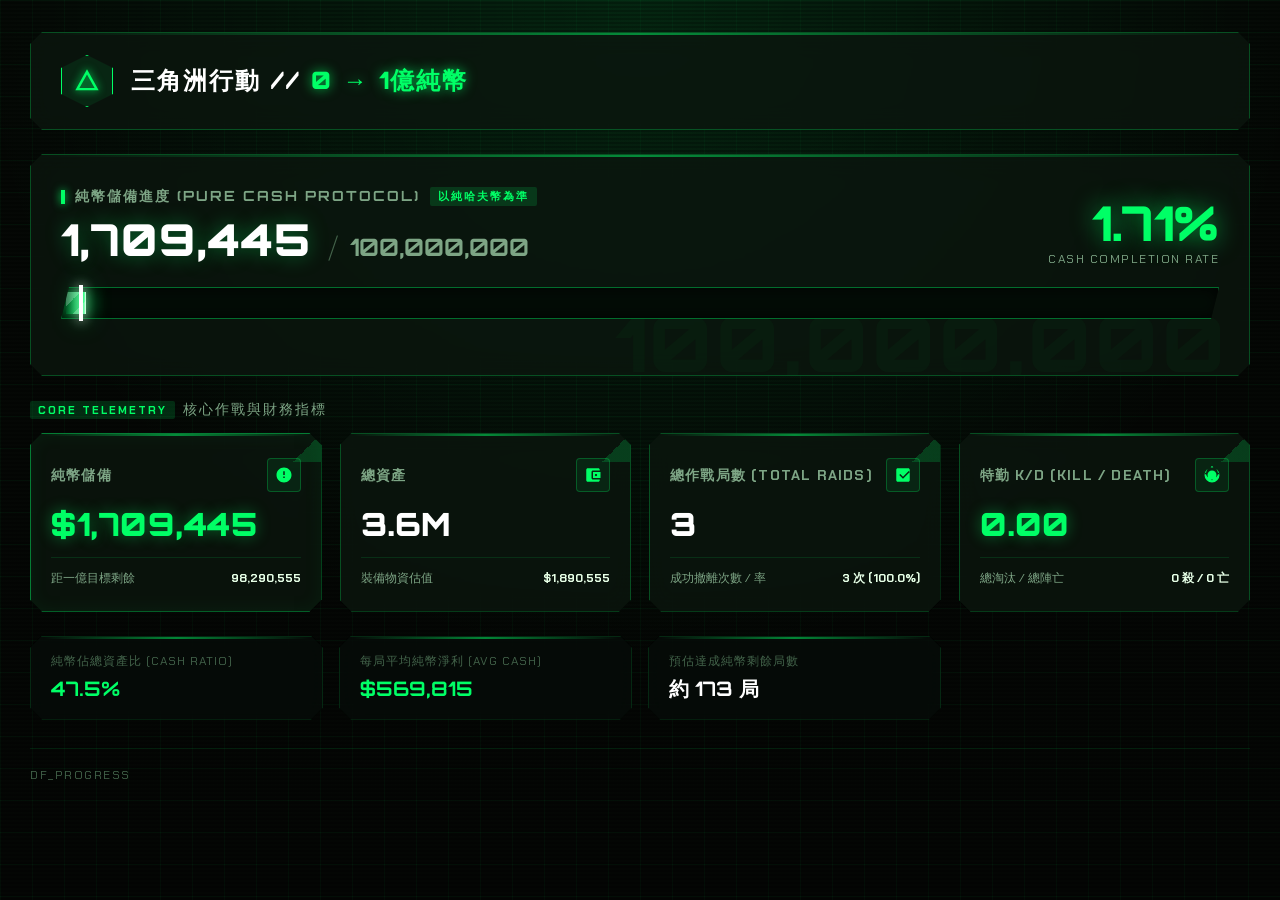
==== dfprogress/index.html @ b4be0ffe "Create index.html" ====
<!DOCTYPE html>
<html lang="zh-TW">
<head>
  <meta charset="UTF-8">
  <meta name="viewport" content="width=device-width, initial-scale=1.0">
  <title>三角洲從零開始掙一億純幣號進度</title>
  <!-- Google Fonts for Tactical Sci-Fi UI -->
  <link rel="preconnect" href="https://fonts.googleapis.com">
  <link rel="preconnect" href="https://fonts.gstatic.com" crossorigin>
  <link href="https://fonts.googleapis.com/css2?family=Chakra+Petch:ital,wght@0,400;0,600;0,700;1,700&family=Orbitron:wght@500;700;900&family=Rajdhani:wght@500;600;700&family=Noto+Sans+TC:wght@400;500;700;900&display=swap" rel="stylesheet">
  
  <style>
    :root {
      --bg-deep: #050805;
      --bg-dark: #0a0f0b;
      --bg-card: rgba(12, 22, 15, 0.78);
      --border-hud: rgba(0, 255, 102, 0.25);
      --border-hud-bright: #00ff66;
      --green-glow: #00ff66;
      --green-neon: #0df06a;
      --green-emerald: #059669;
      --green-muted: #1c4b2b;
      --text-bright: #e6ffe6;
      --text-muted: #7da585;
      --text-dim: #43634a;
      --accent-gold: #ffc400;
      --accent-danger: #ff3344;
      --font-display: 'Orbitron', -apple-system, sans-serif;
      --font-tactical: 'Chakra Petch', 'Rajdhani', -apple-system, sans-serif;
      --font-body: 'Noto Sans TC', sans-serif;
    }

    * {
      box-sizing: border-box;
      margin: 0;
      padding: 0;
      -webkit-font-smoothing: antialiased;
    }

    body {
      background-color: var(--bg-deep);
      color: var(--text-bright);
      font-family: var(--font-body);
      min-height: 100vh;
      overflow-x: hidden;
      position: relative;
      background-image: 
        radial-gradient(circle at 50% 0%, rgba(0, 255, 102, 0.12) 0%, transparent 60%),
        linear-gradient(to bottom, rgba(5, 8, 5, 0.95), #040604);
    }

    /* Cyber Tactical Grid Background */
    body::before {
      content: "";
      position: fixed;
      inset: 0;
      background-size: 32px 32px;
      background-image: 
        linear-gradient(to right, rgba(0, 255, 102, 0.04) 1px, transparent 1px),
        linear-gradient(to bottom, rgba(0, 255, 102, 0.04) 1px, transparent 1px);
      pointer-events: none;
      z-index: 1;
    }

    /* CRT Scanline Effect */
    body::after {
      content: "";
      position: fixed;
      inset: 0;
      background: linear-gradient(rgba(18, 16, 16, 0) 50%, rgba(0, 0, 0, 0.3) 50%);
      background-size: 100% 4px;
      pointer-events: none;
      z-index: 2;
      opacity: 0.7;
    }

    /* Main Container */
    .app-container {
      position: relative;
      z-index: 10;
      max-width: 1260px;
      margin: 0 auto;
      padding: 32px 20px 48px;
    }

    /* Tactical Chamfered Box */
    .tactical-box {
      background: var(--bg-card);
      border: 1px solid var(--border-hud);
      backdrop-filter: blur(12px);
      position: relative;
      clip-path: polygon(
        0 12px, 12px 0,
        calc(100% - 12px) 0, 100% 12px,
        100% calc(100% - 12px), calc(100% - 12px) 100%,
        12px 100%, 0 calc(100% - 12px)
      );
    }

    .tactical-box::before {
      content: '';
      position: absolute;
      top: 0;
      left: 12px;
      right: 12px;
      height: 2px;
      background: linear-gradient(90deg, transparent, var(--border-hud-bright), transparent);
      opacity: 0.5;
    }

    /* Header Section */
    .header {
      display: flex;
      justify-content: space-between;
      align-items: center;
      padding: 22px 30px;
      margin-bottom: 24px;
    }

    .header-branding {
      display: flex;
      align-items: center;
      gap: 18px;
    }

    .delta-badge {
      width: 52px;
      height: 52px;
      display: grid;
      place-items: center;
      background: rgba(0, 255, 102, 0.08);
      border: 1px solid var(--border-hud-bright);
      clip-path: polygon(50% 0%, 100% 25%, 100% 75%, 50% 100%, 0% 75%, 0% 25%);
      box-shadow: 0 0 16px rgba(0, 255, 102, 0.25);
    }

    .delta-badge svg {
      width: 28px;
      height: 28px;
      fill: var(--green-glow);
      filter: drop-shadow(0 0 4px var(--green-glow));
    }

    .title-group h1 {
      font-family: var(--font-display);
      font-size: 24px;
      font-weight: 900;
      letter-spacing: 2px;
      color: #ffffff;
      text-transform: uppercase;
      display: flex;
      align-items: center;
      gap: 10px;
    }

    .title-group h1 span.highlight {
      color: var(--green-glow);
      text-shadow: 0 0 12px rgba(0, 255, 102, 0.7);
    }

    .title-group p {
      font-family: var(--font-tactical);
      font-size: 13px;
      color: var(--text-muted);
      letter-spacing: 1.5px;
      display: flex;
      align-items: center;
      gap: 8px;
      margin-top: 3px;
    }

    .status-dot {
      width: 8px;
      height: 8px;
      background-color: var(--green-glow);
      border-radius: 50%;
      box-shadow: 0 0 8px var(--green-glow);
      animation: pulse-dot 2s infinite ease-in-out;
    }

    @keyframes pulse-dot {
      0%, 100% { opacity: 1; transform: scale(1); }
      50% { opacity: 0.35; transform: scale(0.85); }
    }

    .header-tag {
      font-family: var(--font-tactical);
      font-size: 12px;
      color: var(--green-glow);
      background: rgba(0, 255, 102, 0.08);
      border: 1px solid var(--border-hud);
      padding: 6px 14px;
      letter-spacing: 1.5px;
      clip-path: polygon(6px 0, 100% 0, calc(100% - 6px) 100%, 0 100%);
    }

    /* Main Progress Section (Focus on 純幣 1 億) */
    .progress-section {
      padding: 32px 30px;
      margin-bottom: 24px;
      position: relative;
      overflow: hidden;
    }

    .progress-section::after {
      content: '100,000,000';
      position: absolute;
      right: 20px;
      bottom: -15px;
      font-family: var(--font-display);
      font-size: 76px;
      font-weight: 900;
      color: rgba(0, 255, 102, 0.03);
      pointer-events: none;
      z-index: 0;
      letter-spacing: 4px;
    }

    .progress-top-info {
      display: flex;
      justify-content: space-between;
      align-items: flex-end;
      margin-bottom: 20px;
      position: relative;
      z-index: 2;
    }

    .progress-label-wrap h3 {
      font-family: var(--font-display);
      font-size: 14px;
      font-weight: 700;
      color: var(--text-muted);
      letter-spacing: 2px;
      text-transform: uppercase;
      display: flex;
      align-items: center;
      gap: 10px;
    }

    .progress-label-wrap h3::before {
      content: '';
      display: inline-block;
      width: 4px;
      height: 14px;
      background: var(--green-glow);
      box-shadow: 0 0 8px var(--green-glow);
    }

    .progress-label-wrap .sub-badge {
      background: rgba(0, 255, 102, 0.15);
      color: var(--green-glow);
      font-size: 11px;
      padding: 2px 8px;
      border-radius: 2px;
      font-family: var(--font-tactical);
    }

    .progress-amount {
      display: flex;
      align-items: baseline;
      gap: 12px;
      margin-top: 6px;
    }

    .amount-current {
      font-family: var(--font-display);
      font-size: 44px;
      font-weight: 900;
      color: #ffffff;
      text-shadow: 0 0 20px rgba(0, 255, 102, 0.35);
      letter-spacing: 1px;
    }

    .amount-current .unit {
      font-family: var(--font-tactical);
      font-size: 18px;
      color: var(--green-glow);
      margin-left: 4px;
    }

    .amount-divider {
      font-size: 26px;
      color: var(--text-dim);
      font-weight: 300;
    }

    .amount-target {
      font-family: var(--font-display);
      font-size: 24px;
      color: var(--text-muted);
      font-weight: 700;
    }

    .progress-percent-wrap {
      text-align: right;
    }

    .percent-number {
      font-family: var(--font-display);
      font-size: 48px;
      font-weight: 900;
      color: var(--green-glow);
      text-shadow: 0 0 25px rgba(0, 255, 102, 0.6);
      line-height: 1;
    }

    .percent-label {
      font-family: var(--font-tactical);
      font-size: 12px;
      color: var(--text-muted);
      letter-spacing: 1.5px;
      margin-top: 4px;
      text-transform: uppercase;
    }

    /* Cyber Progress Bar Track */
    .progress-track-wrapper {
      position: relative;
      margin-bottom: 24px;
      z-index: 2;
    }

    .progress-track {
      height: 32px;
      background: rgba(4, 12, 6, 0.95);
      border: 1px solid rgba(0, 255, 102, 0.4);
      padding: 4px;
      position: relative;
      overflow: hidden;
      clip-path: polygon(8px 0, 100% 0, calc(100% - 8px) 100%, 0 100%);
      box-shadow: inset 0 0 15px rgba(0, 0, 0, 0.9);
    }

    .progress-fill {
      height: 100%;
      background: linear-gradient(90deg, #024b20 0%, #05a045 40%, #00ff66 90%, #ffffff 100%);
      width: 0%;
      transition: width 1.2s cubic-bezier(0.16, 1, 0.3, 1);
      position: relative;
      box-shadow: 0 0 20px rgba(0, 255, 102, 0.8);
    }

    .progress-fill::after {
      content: '';
      position: absolute;
      top: 0;
      left: 0;
      right: 0;
      bottom: 0;
      background-image: linear-gradient(
        135deg,
        rgba(255, 255, 255, 0.25) 25%,
        transparent 25%,
        transparent 50%,
        rgba(255, 255, 255, 0.25) 50%,
        rgba(255, 255, 255, 0.25) 75%,
        transparent 75%,
        transparent
      );
      background-size: 28px 28px;
      animation: progress-stripes 1.5s linear infinite;
    }

    @keyframes progress-stripes {
      0% { background-position: 0 0; }
      100% { background-position: 28px 0; }
    }

    .laser-head {
      position: absolute;
      top: -2px;
      bottom: -2px;
      width: 4px;
      background: #ffffff;
      box-shadow: 0 0 12px #fff, 0 0 25px var(--green-glow);
      pointer-events: none;
      transform: translateX(-50%);
      transition: left 1.2s cubic-bezier(0.16, 1, 0.3, 1);
      z-index: 3;
    }

    /* Milestones Grid */
    .milestones-grid {
      display: grid;
      grid-template-columns: repeat(5, 1fr);
      gap: 12px;
      position: relative;
      z-index: 2;
    }

    .milestone-item {
      background: rgba(0, 255, 102, 0.03);
      border: 1px dashed rgba(0, 255, 102, 0.18);
      padding: 10px 12px;
      text-align: center;
      transition: all 0.3s ease;
    }

    .milestone-item.reached {
      background: rgba(0, 255, 102, 0.1);
      border: 1px solid var(--border-hud-bright);
      box-shadow: 0 0 14px rgba(0, 255, 102, 0.18);
    }

    .milestone-target {
      font-family: var(--font-display);
      font-size: 13px;
      font-weight: 700;
      color: var(--text-muted);
    }

    .milestone-item.reached .milestone-target {
      color: var(--green-glow);
      text-shadow: 0 0 8px rgba(0, 255, 102, 0.4);
    }

    .milestone-name {
      font-size: 11px;
      color: var(--text-dim);
      margin-top: 3px;
      font-weight: 500;
    }

    .milestone-item.reached .milestone-name {
      color: #d1fae5;
    }

    .milestone-badge {
      display: inline-block;
      font-size: 10px;
      padding: 1px 6px;
      margin-top: 4px;
      background: rgba(255, 255, 255, 0.05);
      color: var(--text-dim);
    }

    .milestone-item.reached .milestone-badge {
      background: rgba(0, 255, 102, 0.25);
      color: var(--green-glow);
      font-weight: 700;
    }

    /* Core Metrics Section */
    .stats-section-title {
      font-family: var(--font-tactical);
      font-size: 14px;
      color: var(--text-muted);
      letter-spacing: 2px;
      text-transform: uppercase;
      margin-bottom: 14px;
      display: flex;
      align-items: center;
      gap: 8px;
    }

    .stats-section-title span.tag {
      background: rgba(0, 255, 102, 0.15);
      color: var(--green-glow);
      padding: 2px 8px;
      font-size: 11px;
      font-weight: 700;
      border-radius: 2px;
    }

    /* 4 Primary Cards: 純幣、總資產、總局數、K/D */
    .primary-stats-grid {
      display: grid;
      grid-template-columns: repeat(4, 1fr);
      gap: 18px;
      margin-bottom: 24px;
    }

    .stat-card {
      padding: 24px 20px;
      display: flex;
      flex-direction: column;
      justify-content: space-between;
      position: relative;
      overflow: hidden;
    }

    .stat-card::after {
      content: '';
      position: absolute;
      top: 0;
      right: 0;
      width: 28px;
      height: 28px;
      background: linear-gradient(135deg, transparent 50%, rgba(0, 255, 102, 0.18) 50%);
    }

    .stat-card.featured {
      border-color: rgba(0, 255, 102, 0.45);
      box-shadow: inset 0 0 20px rgba(0, 255, 102, 0.06);
    }

    .stat-header {
      display: flex;
      justify-content: space-between;
      align-items: center;
      margin-bottom: 14px;
    }

    .stat-title {
      font-family: var(--font-tactical);
      font-size: 14px;
      font-weight: 700;
      color: var(--text-muted);
      letter-spacing: 1.2px;
      text-transform: uppercase;
      display: flex;
      align-items: center;
      gap: 6px;
    }

    .stat-icon {
      width: 34px;
      height: 34px;
      display: grid;
      place-items: center;
      background: rgba(0, 255, 102, 0.08);
      border: 1px solid var(--border-hud);
      border-radius: 4px;
    }

    .stat-icon svg {
      width: 18px;
      height: 18px;
      fill: var(--green-glow);
    }

    .stat-main-value {
      font-family: var(--font-display);
      font-size: 32px;
      font-weight: 900;
      color: #ffffff;
      line-height: 1.15;
      letter-spacing: 0.5px;
      word-break: break-all;
    }

    .stat-main-value.glow-green {
      color: var(--green-glow);
      text-shadow: 0 0 15px rgba(0, 255, 102, 0.4);
    }

    .stat-sub-info {
      margin-top: 14px;
      padding-top: 12px;
      border-top: 1px solid rgba(0, 255, 102, 0.12);
      display: flex;
      justify-content: space-between;
      font-size: 12px;
      color: var(--text-muted);
      font-family: var(--font-tactical);
    }

    .stat-sub-info span.value {
      color: var(--text-bright);
      font-weight: 700;
    }

    /* Secondary Telemetry Grid */
    .secondary-stats-grid {
      display: grid;
      grid-template-columns: repeat(4, 1fr);
      gap: 16px;
      margin-bottom: 24px;
    }

    .sub-stat-card {
      padding: 16px 20px;
      background: rgba(8, 14, 10, 0.6);
      border: 1px solid rgba(0, 255, 102, 0.12);
    }

    .sub-stat-label {
      font-family: var(--font-tactical);
      font-size: 12px;
      color: var(--text-dim);
      letter-spacing: 1px;
      text-transform: uppercase;
      margin-bottom: 6px;
    }

    .sub-stat-value {
      font-family: var(--font-display);
      font-size: 20px;
      font-weight: 700;
      color: #ffffff;
    }

    .sub-stat-value.highlight {
      color: var(--green-glow);
    }

    /* Footer / Manual Edit Notice */
    .footer {
      margin-top: 28px;
      text-align: center;
      font-size: 12px;
      color: var(--text-dim);
      font-family: var(--font-tactical);
      letter-spacing: 1.5px;
      display: flex;
      justify-content: space-between;
      align-items: center;
      border-top: 1px solid rgba(0, 255, 102, 0.1);
      padding-top: 18px;
    }

    .footer code {
      color: var(--green-glow);
      background: rgba(0, 255, 102, 0.08);
      padding: 2px 6px;
      border-radius: 2px;
    }

    /* Responsive */
    @media (max-width: 1080px) {
      .primary-stats-grid {
        grid-template-columns: repeat(2, 1fr);
      }
      .secondary-stats-grid {
        grid-template-columns: repeat(2, 1fr);
      }
      .milestones-grid {
        grid-template-columns: repeat(3, 1fr);
      }
    }

    @media (max-width: 640px) {
      .primary-stats-grid {
        grid-template-columns: 1fr;
      }
      .secondary-stats-grid {
        grid-template-columns: 1fr 1fr;
      }
      .header {
        flex-direction: column;
        align-items: flex-start;
        gap: 14px;
      }
      .milestones-grid {
        grid-template-columns: 1fr 1fr;
      }
      .progress-top-info {
        flex-direction: column;
        align-items: flex-start;
        gap: 12px;
      }
      .progress-percent-wrap {
        text-align: left;
      }
      .amount-current {
        font-size: 32px;
      }
      .percent-number {
        font-size: 36px;
      }
    }
  </style>
</head>
<body>

  <div class="app-container">
    
    <!-- Top Header -->
    <header class="tactical-box header">
      <div class="header-branding">
        <div class="delta-badge">
          <!-- Tactical Delta Icon -->
          <svg viewBox="0 0 24 24">
            <path d="M12 2L2 20H22L12 2ZM12 6.5L18.5 18H5.5L12 6.5Z"/>
          </svg>
        </div>
        <div class="title-group">
          <h1>三角洲行動 // <span class="highlight">0 → 1億純幣</span></h1>
        </div>
      </div>
    </header>

    <!-- Main Progress Tracker: 純幣 1 億目標進度條 -->
    <section class="tactical-box progress-section">
      <div class="progress-top-info">
        <div class="progress-label-wrap">
          <h3>
            純幣儲備進度 (PURE CASH PROTOCOL)
            <span class="sub-badge">以純哈夫幣為準</span>
          </h3>
          <div class="progress-amount">
            <div class="amount-current">
              <span id="displayCash">0</span>
              <span class="unit"></span>
            </div>
            <div class="amount-divider">/</div>
            <div class="amount-target">100,000,000</div>
          </div>
        </div>

        <div class="progress-percent-wrap">
          <div id="displayPercent" class="percent-number">0.00%</div>
          <div class="percent-label">CASH COMPLETION RATE</div>
        </div>
      </div>

      <!-- Cyber Bar Track -->
      <div class="progress-track-wrapper">
        <div class="progress-track">
          <div id="progressFill" class="progress-fill"></div>
        </div>
        <div id="laserHead" class="laser-head" style="left: 0%;"></div>
      </div>
    </section>

    <!-- Core Metrics Grid: 純幣、總資產、總局數、K/D 獨立分開 -->
    <div class="stats-section-title">
      <span class="tag">CORE TELEMETRY</span> 核心作戰與財務指標
    </div>

    <div class="primary-stats-grid">
      <!-- 1. 純幣儲備 (Pure Cash) -->
      <div class="tactical-box stat-card featured">
        <div class="stat-header">
          <div class="stat-title">純幣儲備</div>
          <div class="stat-icon">
            <svg viewBox="0 0 24 24">
              <path d="M12 2C6.48 2 2 6.48 2 12s4.48 10 10 10 10-4.48 10-10S17.52 2 12 2zm1 14h-2v-2h2v2zm0-4h-2V7h2v5z"/>
            </svg>
          </div>
        </div>
        <div id="cardCash" class="stat-main-value glow-green">$0</div>
        <div class="stat-sub-info">
          <span>距一億目標剩餘</span>
          <span id="cardCashRemaining" class="value">100,000,000</span>
        </div>
      </div>

      <!-- 2. 總資產 (Total Net Worth: 純幣 + 倉庫裝備) -->
      <div class="tactical-box stat-card">
        <div class="stat-header">
          <div class="stat-title">總資產</div>
          <div class="stat-icon">
            <svg viewBox="0 0 24 24">
              <path d="M21 18v1c0 1.1-.9 2-2 2H5c-1.11 0-2-.9-2-2V5c0-1.1.89-2 2-2h14c1.1 0 2 .9 2 2v1h-9c-1.11 0-2 .9-2 2v8c0 1.1.89 2 2 2h9zm-9-2h10V8H12v8zm4-2.5c-.83 0-1.5-.67-1.5-1.5s.67-1.5 1.5-1.5 1.5.67 1.5 1.5-.67 1.5-1.5 1.5z"/>
            </svg>
          </div>
        </div>
        <div id="cardTotalAssets" class="stat-main-value">$0</div>
        <div class="stat-sub-info">
          <span>裝備物資估值</span>
          <span id="cardInventoryValue" class="value">$0</span>
        </div>
      </div>

      <!-- 3. 總作戰局數 (Total Raids / Matches) -->
      <div class="tactical-box stat-card">
        <div class="stat-header">
          <div class="stat-title">總作戰局數 (TOTAL RAIDS)</div>
          <div class="stat-icon">
            <svg viewBox="0 0 24 24">
              <path d="M19 3H5c-1.1 0-2 .9-2 2v14c0 1.1.9 2 2 2h14c1.1 0 2-.9 2-2V5c0-1.1-.9-2-2-2zm-7 14l-5-5 1.41-1.41L12 14.17l7.59-7.59L21 8l-9 9z"/>
            </svg>
          </div>
        </div>
        <div id="cardTotalMatches" class="stat-main-value">0</div>
        <div class="stat-sub-info">
          <span>成功撤離次數 / 率</span>
          <span id="cardExtractions" class="value">0 次 (0%)</span>
        </div>
      </div>

      <!-- 4. K/D 戰績 (Kill / Death Ratio) -->
      <div class="tactical-box stat-card">
        <div class="stat-header">
          <div class="stat-title">特勤 K/D (KILL / DEATH)</div>
          <div class="stat-icon">
            <svg viewBox="0 0 24 24">
              <path d="M12 2a10 10 0 1 0 10 10A10 10 0 0 0 12 2zm1 14.93V18a1 1 0 0 1-2 0v-1.07A8 8 0 0 1 4.07 11H3a1 1 0 0 1 0-2h1.07A8 8 0 0 1 11 2.07V1a1 1 0 0 1 2 0v1.07A8 8 0 0 1 19.93 9H21a1 1 0 0 1 0 2h-1.07A8 8 0 0 1 13 16.93zM12 6a6 6 0 1 0 6 6 6 6 0 0 0-6-6z"/>
            </svg>
          </div>
        </div>
        <div id="cardKD" class="stat-main-value glow-green">0.00</div>
        <div class="stat-sub-info">
          <span>總淘汰 / 總陣亡</span>
          <span id="cardKillsDeaths" class="value">0 殺 / 0 亡</span>
        </div>
      </div>
    </div>

    <!-- Secondary Telemetry Grid -->
    <div class="secondary-stats-grid">
      <div class="tactical-box sub-stat-card">
        <div class="sub-stat-label">純幣佔總資產比 (CASH RATIO)</div>
        <div id="subCashRatio" class="sub-stat-value highlight">0.0%</div>
      </div>
      <div class="tactical-box sub-stat-card">
        <div class="sub-stat-label">每局平均純幣淨利 (AVG CASH)</div>
        <div id="subAvgCash" class="sub-stat-value highlight">$0</div>
      </div>
      <div class="tactical-box sub-stat-card">
        <div class="sub-stat-label">預估達成純幣剩餘局數</div>
        <div id="subEstMatches" class="sub-stat-value">--</div>
      </div>
    </div>

    <!-- Footer -->
    <footer class="footer">
      <div>DF_PROGRESS</div>
    </footer>

  </div>

  <!-- ============================================================== -->
  <!-- 🎯【特勤作戰數據手動設定區】（請在此直接修改您的數值）              -->
  <!-- ============================================================== -->
  <script>
    const USER_DATA = {
      cash: 1709445,       // 純哈夫幣現金（一億目標進度條以此數值計算）
      totalAssets: 3600000,// 倉庫總資產（純幣 + 倉庫物資裝備價值）
      matches: 3,          // 總作戰局數
      extractions: 3,      // 成功撤離次數 (系統自動換算撤離率)
      kills: 0,           // 總淘汰擊殺數
      deaths: 0            // 總陣亡次數 (系統自動換算 K/D)
    };
  <!-- ============================================================== -->

    const TARGET_GOAL = 100000000; // 1 億純幣目標

    function formatNumber(num) {
      return Number(num || 0).toLocaleString('en-US');
    }

    function formatCurrency(num) {
      return '$' + Number(num || 0).toLocaleString('en-US');
    }

    function renderDisplay() {
      const { cash, totalAssets, matches, extractions, kills, deaths } = USER_DATA;

      // 1. 純幣進度與剩餘
      const percent = Math.min(100, Math.max(0, (cash / TARGET_GOAL) * 100));
      const remainingCash = Math.max(0, TARGET_GOAL - cash);

      document.getElementById('displayCash').textContent = formatNumber(cash);
      document.getElementById('displayPercent').textContent = percent.toFixed(2) + '%';
      
      const fill = document.getElementById('progressFill');
      const laser = document.getElementById('laserHead');
      fill.style.width = percent + '%';
      laser.style.left = percent + '%';

      // 2. 四大核心卡片：純幣、總資產、總局數、K/D
      document.getElementById('cardCash').textContent = formatCurrency(cash);
      document.getElementById('cardCashRemaining').textContent = formatNumber(remainingCash);

      document.getElementById('cardTotalAssets').textContent = totalAssets / 1e6 + 'M';
      const inventoryVal = Math.max(0, totalAssets - cash);
      document.getElementById('cardInventoryValue').textContent = formatCurrency(inventoryVal);

      document.getElementById('cardTotalMatches').textContent = formatNumber(matches);
      const extRate = matches > 0 ? ((extractions / matches) * 100).toFixed(1) : '0.0';
      document.getElementById('cardExtractions').textContent = `${formatNumber(extractions)} 次 (${extRate}%)`;

      const kd = deaths === 0 ? kills.toFixed(2) : (kills / deaths).toFixed(2);
      document.getElementById('cardKD').textContent = kd;
      document.getElementById('cardKillsDeaths').textContent = `${kills} 殺 / ${deaths} 亡`;

      // 3. 次要指標換算
      const cashRatio = totalAssets > 0 ? ((cash / totalAssets) * 100).toFixed(1) : '0.0';
      document.getElementById('subCashRatio').textContent = `${cashRatio}%`;

      const avgCash = matches > 0 ? Math.round(cash / matches) : 0;
      document.getElementById('subAvgCash').textContent = formatCurrency(avgCash);

      if (avgCash > 0 && remainingCash > 0) {
        const estMatches = Math.ceil(remainingCash / avgCash);
        document.getElementById('subEstMatches').textContent = `約 ${estMatches} 局`;
      } else if (remainingCash === 0) {
        document.getElementById('subEstMatches').textContent = '已達成 1 億純幣！';
      } else {
        document.getElementById('subEstMatches').textContent = '--';
      }

      document.getElementById('subRank').textContent = getRank(cash);
    }

    // 啟動渲染
    renderDisplay();
  </script>
</body>
</html>
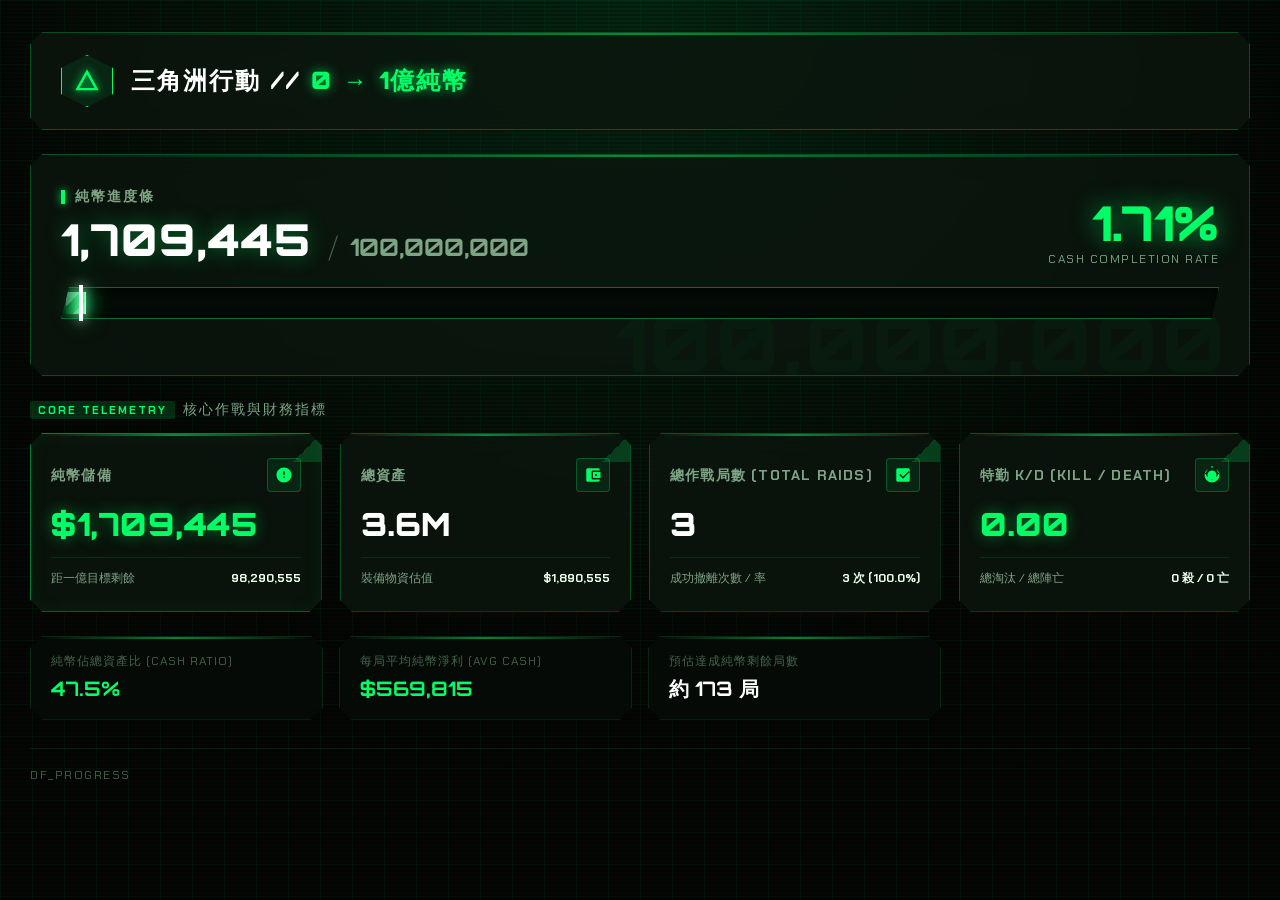
==== commit 8a9ce98e: "Update index.html" ====
--- a/dfprogress/index.html
+++ b/dfprogress/index.html
@@ -685,8 +685,7 @@
       <div class="progress-top-info">
         <div class="progress-label-wrap">
           <h3>
-            純幣儲備進度 (PURE CASH PROTOCOL)
-            <span class="sub-badge">以純哈夫幣為準</span>
+            純幣進度條
           </h3>
           <div class="progress-amount">
             <div class="amount-current">
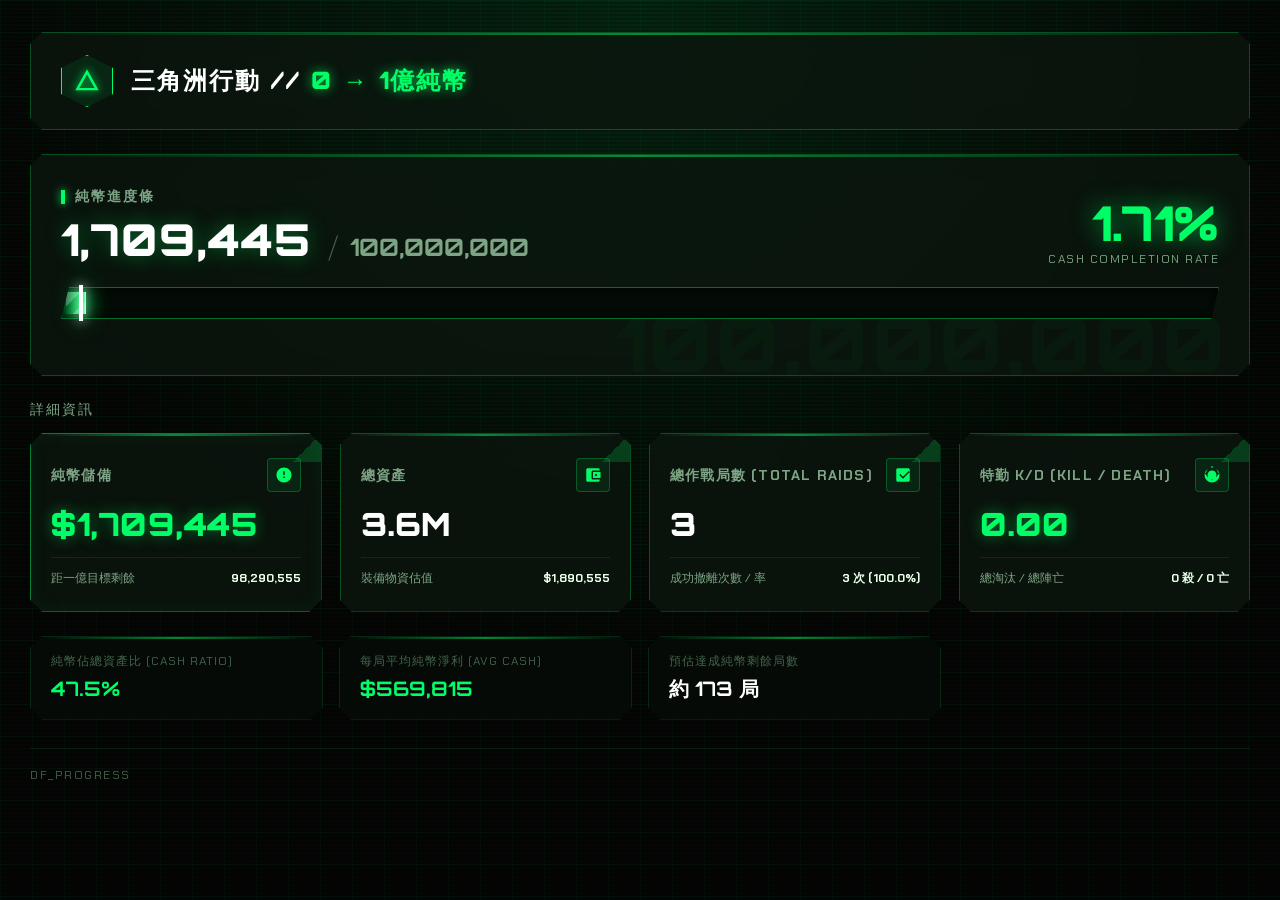
==== commit 3e78c564: "Update index.html" ====
--- a/dfprogress/index.html
+++ b/dfprogress/index.html
@@ -714,7 +714,7 @@
 
     <!-- Core Metrics Grid: 純幣、總資產、總局數、K/D 獨立分開 -->
     <div class="stats-section-title">
-      <span class="tag">CORE TELEMETRY</span> 核心作戰與財務指標
+      詳細資訊
     </div>
 
     <div class="primary-stats-grid">
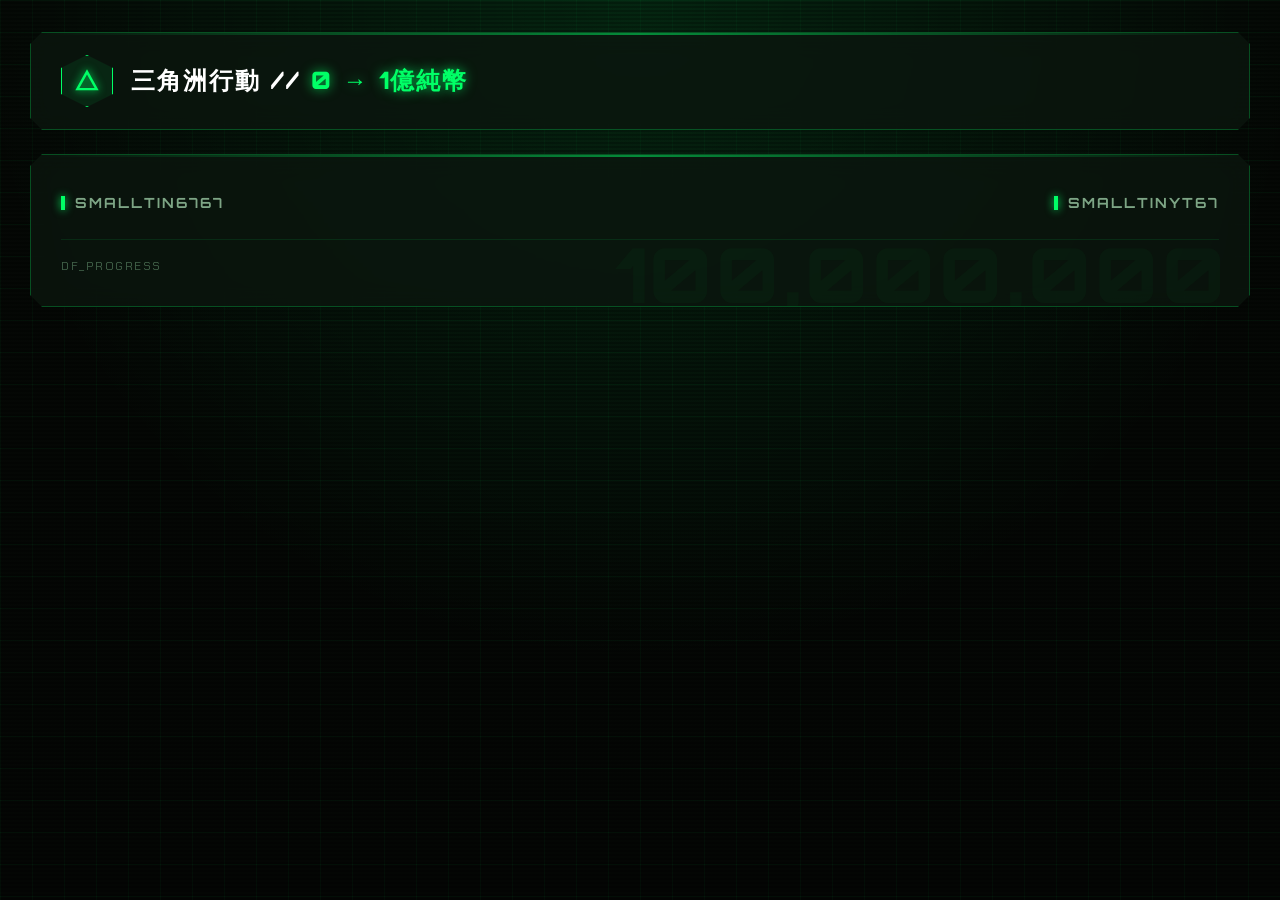
==== commit e795b6d7: "a" ====
--- a/dfprogress/index.html
+++ b/dfprogress/index.html
@@ -3,7 +3,7 @@
 <head>
   <meta charset="UTF-8">
   <meta name="viewport" content="width=device-width, initial-scale=1.0">
-  <title>三角洲從零開始掙一億純幣號進度</title>
+  <title>三角洲一億幣號進度</title>
   <!-- Google Fonts for Tactical Sci-Fi UI -->
   <link rel="preconnect" href="https://fonts.googleapis.com">
   <link rel="preconnect" href="https://fonts.gstatic.com" crossorigin>
@@ -659,6 +659,11 @@
         font-size: 36px;
       }
     }
+
+    a:visited, a:link {
+      color: inherit;
+      text-decoration: none;
+    }
   </style>
 </head>
 <body>
@@ -683,126 +688,23 @@
     <!-- Main Progress Tracker: 純幣 1 億目標進度條 -->
     <section class="tactical-box progress-section">
       <div class="progress-top-info">
-        <div class="progress-label-wrap">
-          <h3>
-            純幣進度條
-          </h3>
-          <div class="progress-amount">
-            <div class="amount-current">
-              <span id="displayCash">0</span>
-              <span class="unit"></span>
-            </div>
-            <div class="amount-divider">/</div>
-            <div class="amount-target">100,000,000</div>
+        <a href="smalltin6767.html">
+          <div class="progress-label-wrap">
+            <h3>
+              SmallTin6767
+            </h3>
           </div>
-        </div>
-
-        <div class="progress-percent-wrap">
-          <div id="displayPercent" class="percent-number">0.00%</div>
-          <div class="percent-label">CASH COMPLETION RATE</div>
-        </div>
+        </a>
+        <br>
+        <a href="smalltinyt67.html">
+          <div class="progress-label-wrap">
+            <h3>
+              SmallTinyt67
+            </h3>
+          </div>
+        </a>
       </div>
-
-      <!-- Cyber Bar Track -->
-      <div class="progress-track-wrapper">
-        <div class="progress-track">
-          <div id="progressFill" class="progress-fill"></div>
-        </div>
-        <div id="laserHead" class="laser-head" style="left: 0%;"></div>
-      </div>
-    </section>
-
-    <!-- Core Metrics Grid: 純幣、總資產、總局數、K/D 獨立分開 -->
-    <div class="stats-section-title">
-      詳細資訊
-    </div>
-
-    <div class="primary-stats-grid">
-      <!-- 1. 純幣儲備 (Pure Cash) -->
-      <div class="tactical-box stat-card featured">
-        <div class="stat-header">
-          <div class="stat-title">純幣儲備</div>
-          <div class="stat-icon">
-            <svg viewBox="0 0 24 24">
-              <path d="M12 2C6.48 2 2 6.48 2 12s4.48 10 10 10 10-4.48 10-10S17.52 2 12 2zm1 14h-2v-2h2v2zm0-4h-2V7h2v5z"/>
-            </svg>
-          </div>
-        </div>
-        <div id="cardCash" class="stat-main-value glow-green">$0</div>
-        <div class="stat-sub-info">
-          <span>距一億目標剩餘</span>
-          <span id="cardCashRemaining" class="value">100,000,000</span>
-        </div>
-      </div>
-
-      <!-- 2. 總資產 (Total Net Worth: 純幣 + 倉庫裝備) -->
-      <div class="tactical-box stat-card">
-        <div class="stat-header">
-          <div class="stat-title">總資產</div>
-          <div class="stat-icon">
-            <svg viewBox="0 0 24 24">
-              <path d="M21 18v1c0 1.1-.9 2-2 2H5c-1.11 0-2-.9-2-2V5c0-1.1.89-2 2-2h14c1.1 0 2 .9 2 2v1h-9c-1.11 0-2 .9-2 2v8c0 1.1.89 2 2 2h9zm-9-2h10V8H12v8zm4-2.5c-.83 0-1.5-.67-1.5-1.5s.67-1.5 1.5-1.5 1.5.67 1.5 1.5-.67 1.5-1.5 1.5z"/>
-            </svg>
-          </div>
-        </div>
-        <div id="cardTotalAssets" class="stat-main-value">$0</div>
-        <div class="stat-sub-info">
-          <span>裝備物資估值</span>
-          <span id="cardInventoryValue" class="value">$0</span>
-        </div>
-      </div>
-
-      <!-- 3. 總作戰局數 (Total Raids / Matches) -->
-      <div class="tactical-box stat-card">
-        <div class="stat-header">
-          <div class="stat-title">總作戰局數 (TOTAL RAIDS)</div>
-          <div class="stat-icon">
-            <svg viewBox="0 0 24 24">
-              <path d="M19 3H5c-1.1 0-2 .9-2 2v14c0 1.1.9 2 2 2h14c1.1 0 2-.9 2-2V5c0-1.1-.9-2-2-2zm-7 14l-5-5 1.41-1.41L12 14.17l7.59-7.59L21 8l-9 9z"/>
-            </svg>
-          </div>
-        </div>
-        <div id="cardTotalMatches" class="stat-main-value">0</div>
-        <div class="stat-sub-info">
-          <span>成功撤離次數 / 率</span>
-          <span id="cardExtractions" class="value">0 次 (0%)</span>
-        </div>
-      </div>
-
-      <!-- 4. K/D 戰績 (Kill / Death Ratio) -->
-      <div class="tactical-box stat-card">
-        <div class="stat-header">
-          <div class="stat-title">特勤 K/D (KILL / DEATH)</div>
-          <div class="stat-icon">
-            <svg viewBox="0 0 24 24">
-              <path d="M12 2a10 10 0 1 0 10 10A10 10 0 0 0 12 2zm1 14.93V18a1 1 0 0 1-2 0v-1.07A8 8 0 0 1 4.07 11H3a1 1 0 0 1 0-2h1.07A8 8 0 0 1 11 2.07V1a1 1 0 0 1 2 0v1.07A8 8 0 0 1 19.93 9H21a1 1 0 0 1 0 2h-1.07A8 8 0 0 1 13 16.93zM12 6a6 6 0 1 0 6 6 6 6 0 0 0-6-6z"/>
-            </svg>
-          </div>
-        </div>
-        <div id="cardKD" class="stat-main-value glow-green">0.00</div>
-        <div class="stat-sub-info">
-          <span>總淘汰 / 總陣亡</span>
-          <span id="cardKillsDeaths" class="value">0 殺 / 0 亡</span>
-        </div>
-      </div>
-    </div>
-
-    <!-- Secondary Telemetry Grid -->
-    <div class="secondary-stats-grid">
-      <div class="tactical-box sub-stat-card">
-        <div class="sub-stat-label">純幣佔總資產比 (CASH RATIO)</div>
-        <div id="subCashRatio" class="sub-stat-value highlight">0.0%</div>
-      </div>
-      <div class="tactical-box sub-stat-card">
-        <div class="sub-stat-label">每局平均純幣淨利 (AVG CASH)</div>
-        <div id="subAvgCash" class="sub-stat-value highlight">$0</div>
-      </div>
-      <div class="tactical-box sub-stat-card">
-        <div class="sub-stat-label">預估達成純幣剩餘局數</div>
-        <div id="subEstMatches" class="sub-stat-value">--</div>
-      </div>
-    </div>
-
+      
     <!-- Footer -->
     <footer class="footer">
       <div>DF_PROGRESS</div>
